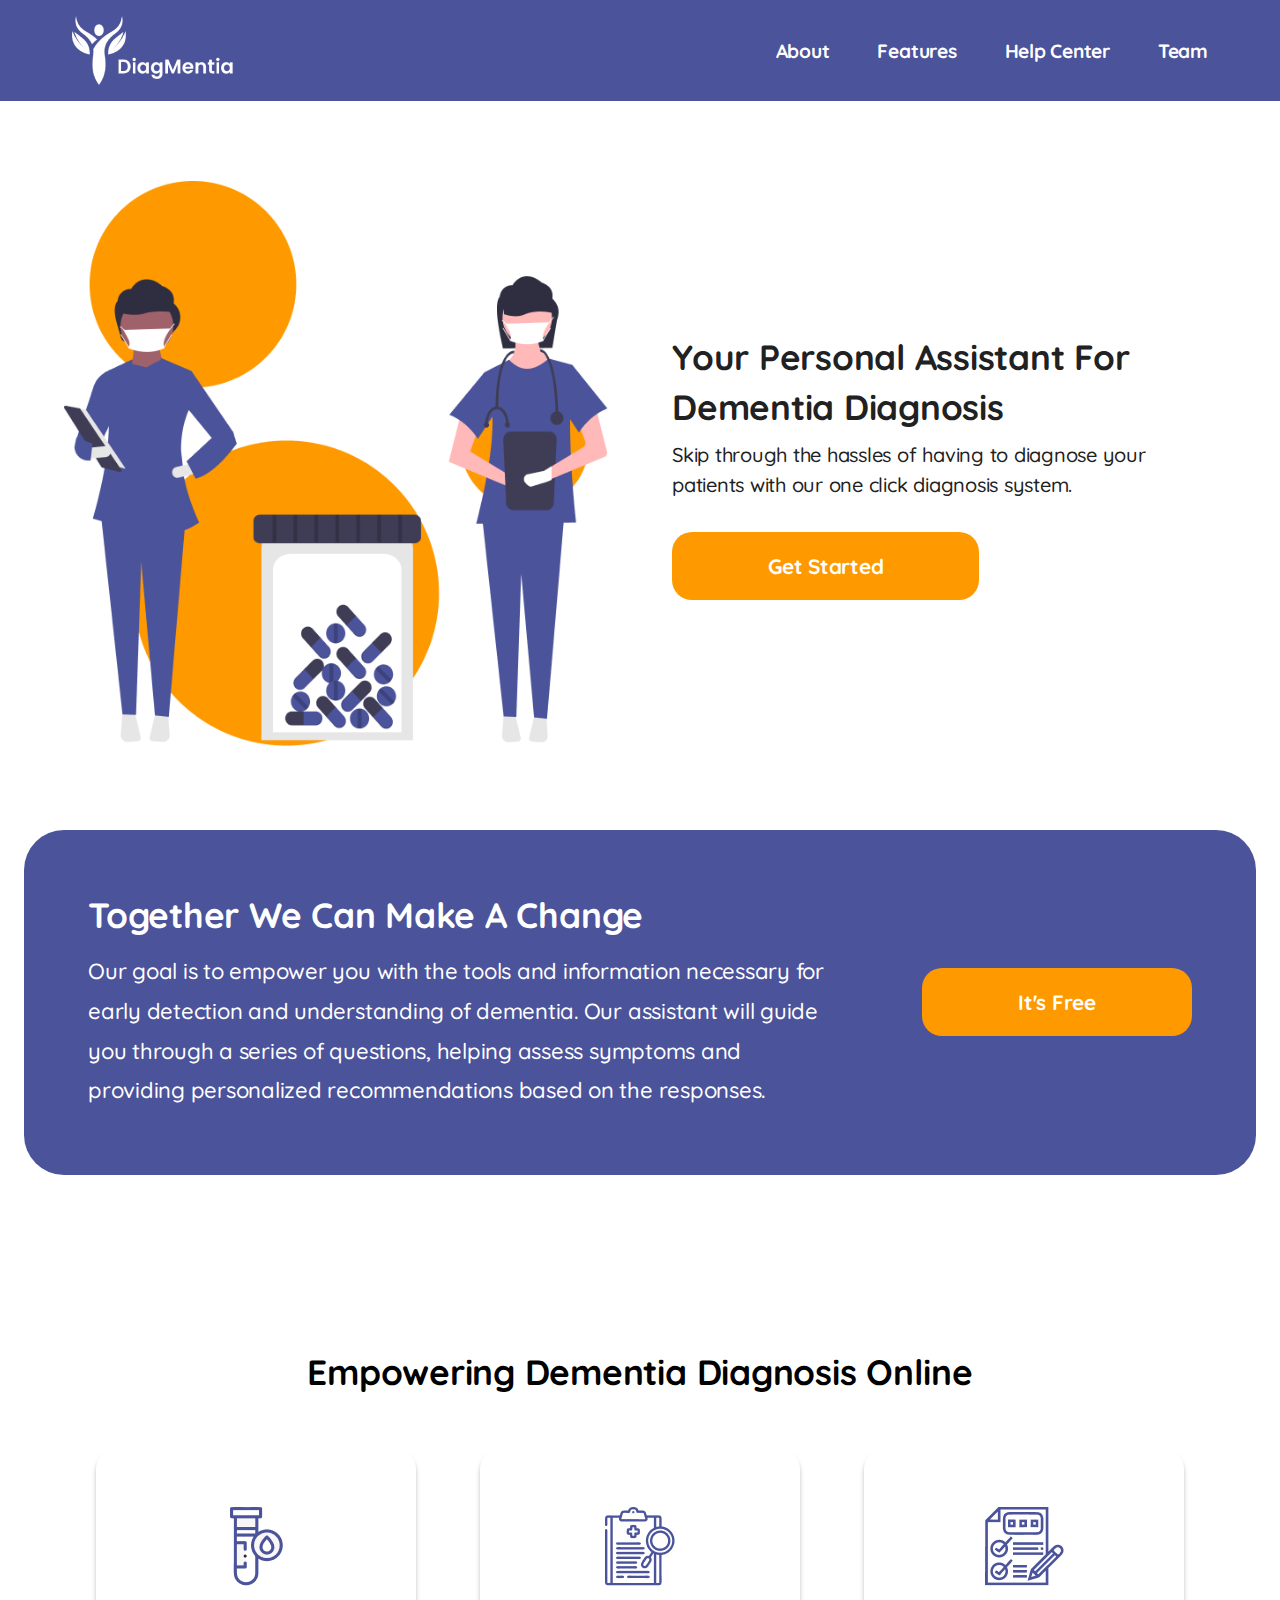
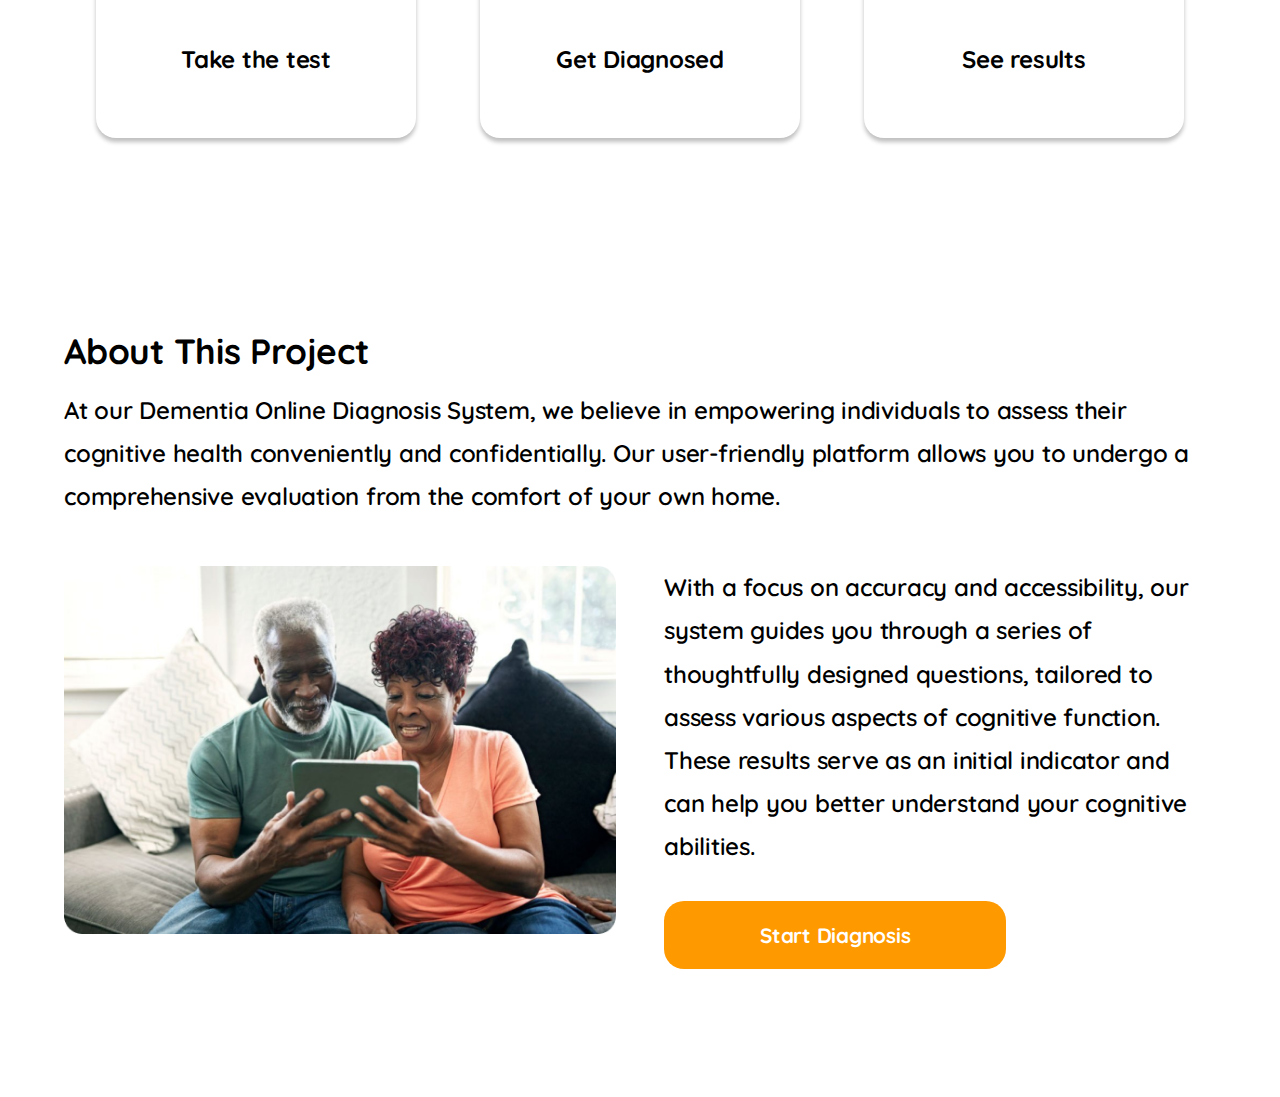
==== index.html @ 5255eada "Landing page" ====
<!DOCTYPE html>
<html lang="en">
	<head>
		<meta charset="UTF-8" />
		<meta name="viewport" content="width=device-width, initial-scale=1.0" />
		<link rel="preconnect" href="https://fonts.googleapis.com" />
		<link rel="preconnect" href="https://fonts.gstatic.com" crossorigin />
		<link href="https://fonts.googleapis.com/css2?family=Quicksand:wght@400;500;600;700&display=swap" rel="stylesheet" />

		<link rel="stylesheet" href="./css/global.css" />
		<link rel="stylesheet" href="./css/homepage.css" />
		<title>Diagmentia</title>
	</head>
	<body>
		<!-- Navbar start -->
		<header>
			<img src="./assets/images/logo.png" alt="DiagMentia" />

			<nav>
				<ul>
					<li>About</li>
					<li>Features</li>
					<li>Help Center</li>
					<li>Team</li>
				</ul>
			</nav>
		</header>
		<!-- Navbar end -->

		<!-- Herosection start -->
		<section class="hero">
			<div>
				<img src="./assets/images/hero-image.png" alt="" />
			</div>

			<div>
				<h1>Your Personal Assistant For Dementia Diagnosis</h1>
				<p>Skip through the hassles of having to diagnose your patients with our one click diagnosis system.</p>

				<button>Get Started</button>
			</div>
		</section>
		<!-- Herosection end -->

		<!-- Change section -->
		<section class="change">
			<div>
				<h2>Together We Can Make A Change</h2>
				<p>
					Our goal is to empower you with the tools and information necessary for early detection and understanding of dementia. Our assistant
					will guide you through a series of questions, helping assess symptoms and providing personalized recommendations based on the
					responses.
				</p>
			</div>

			<button>It's Free</button>
		</section>
		<!-- Change end -->

		<!-- Online start -->
		<section class="online">
			<h2>Empowering Dementia Diagnosis Online</h2>

			<div>
				<div>
					<img src="./assets/images/test-icon.png" alt="" />
					<span>Take the test</span>
				</div>
				<div>
					<img src="./assets/images/diagnoses-icon.png" alt="" />
					<span>Get Diagnosed</span>
				</div>
				<div>
					<img src="./assets/images/result-icon.png" alt="" />
					<span>See results</span>
				</div>
			</div>
		</section>
		<!-- Online end -->

		<!-- About start -->
		<section class="about">
			<h2>About This Project</h2>
			<p>
				At our Dementia Online Diagnosis System, we believe in empowering individuals to assess their cognitive health conveniently and
				confidentially. Our user-friendly platform allows you to undergo a comprehensive evaluation from the comfort of your own home.
			</p>

			<div>
				<img src="./assets/images/about-image.png" alt="" />

				<div>
					<p>
						With a focus on accuracy and accessibility, our system guides you through a series of thoughtfully designed questions, tailored to
						assess various aspects of cognitive function. These results serve as an initial indicator and can help you better understand your
						cognitive abilities.
					</p>
					<button>Start Diagnosis</button>
				</div>
			</div>
		</section>
		<!-- About end -->
	</body>
</html>
---- css/global.css ----
* {
	box-sizing: border-box;
	padding: 0;
	margin: 0;
}
body {
	font-weight: 400;
	font-family: 'Quicksand', sans-serif;
}
img {
	max-width: 100%;
}
header {
	display: flex;
	align-items: center;
	justify-content: space-between;
	padding: 1rem 4.5rem;
	background: #4b539a;
}
button {
	border-radius: 1.25rem;
	background: #ff9900;
	color: #ffffff;
	font-size: 1.3rem;
	font-family: 'Quicksand', sans-serif;
	font-weight: 700;
	line-height: 1.25rem;
	letter-spacing: -0.015rem;
	padding: 1.5rem 6rem;
	border: none;
	cursor: pointer;
}
h2 {
	font-size: 2.2rem;
	font-weight: 700;
	line-height: 120%;
	letter-spacing: -0.015rem;
}
nav ul {
	list-style: none;
	display: flex;
	align-items: center;
	gap: 3rem;
	color: #ffffff;
	font-size: 1.2rem;
	font-weight: 700;
	line-height: 1.25rem;
	letter-spacing: -0.015rem;
}
---- css/homepage.css ----
.hero {
	display: grid;
	grid-template-columns: 1fr 1fr;
	gap: 4rem;
	align-items: center;
	padding: 5rem 4rem;
}
.hero h1 {
	color: #212121;
	font-size: 2.1875rem;
	font-weight: 700;
	line-height: 3.125rem;
	letter-spacing: -0.015rem;
}
.hero p {
	color: #212121;
	font-size: 1.25rem;
	font-weight: 500;
	line-height: 1.875rem;
	letter-spacing: -0.015rem;
	margin: 0.5rem 0 2rem;
}

.change {
	border-radius: 40px;
	background: #4b539a;
	padding: 4rem;
	display: grid;
	grid-template-columns: 1fr auto;
	align-items: center;
	gap: 6rem;
	color: #fff;
	margin: 0 1.5rem;
}
.change p {
	font-size: 1.375rem;
	font-weight: 500;
	line-height: 180%;
	letter-spacing: -0.015rem;
	margin-top: 1rem;
}

.online {
	padding: 4rem 0;
}
.online h2 {
	text-align: center;
	margin: 7rem 0 3.5rem;
}
.online > div {
	display: flex;
	justify-content: center;
	gap: 4rem;
}
.online > div > div {
	padding: 3.6rem 0;
	text-align: center;
	width: 20rem;
	border-radius: 1.25rem;
	box-shadow: 0px 4px 4px 0px rgba(0, 0, 0, 0.25);
}
.online > div > div span {
	display: block;
	font-size: 1.5rem;
	font-weight: 700;
	line-height: 180%;
	letter-spacing: -0.015rem;
	margin-top: 3rem;
}

.about {
	margin: 8rem 4rem;
}
.about h2 {
	margin-bottom: 1rem;
}
.about p {
	font-size: 1.5rem;
	font-weight: 600;
	line-height: 180%;
	letter-spacing: -0.015rem;
}
.about > div {
	display: grid;
	grid-template-columns: 1fr 1fr;
	gap: 3rem;
	margin-top: 3rem;
}
.about button {
	margin-top: 2rem;
}
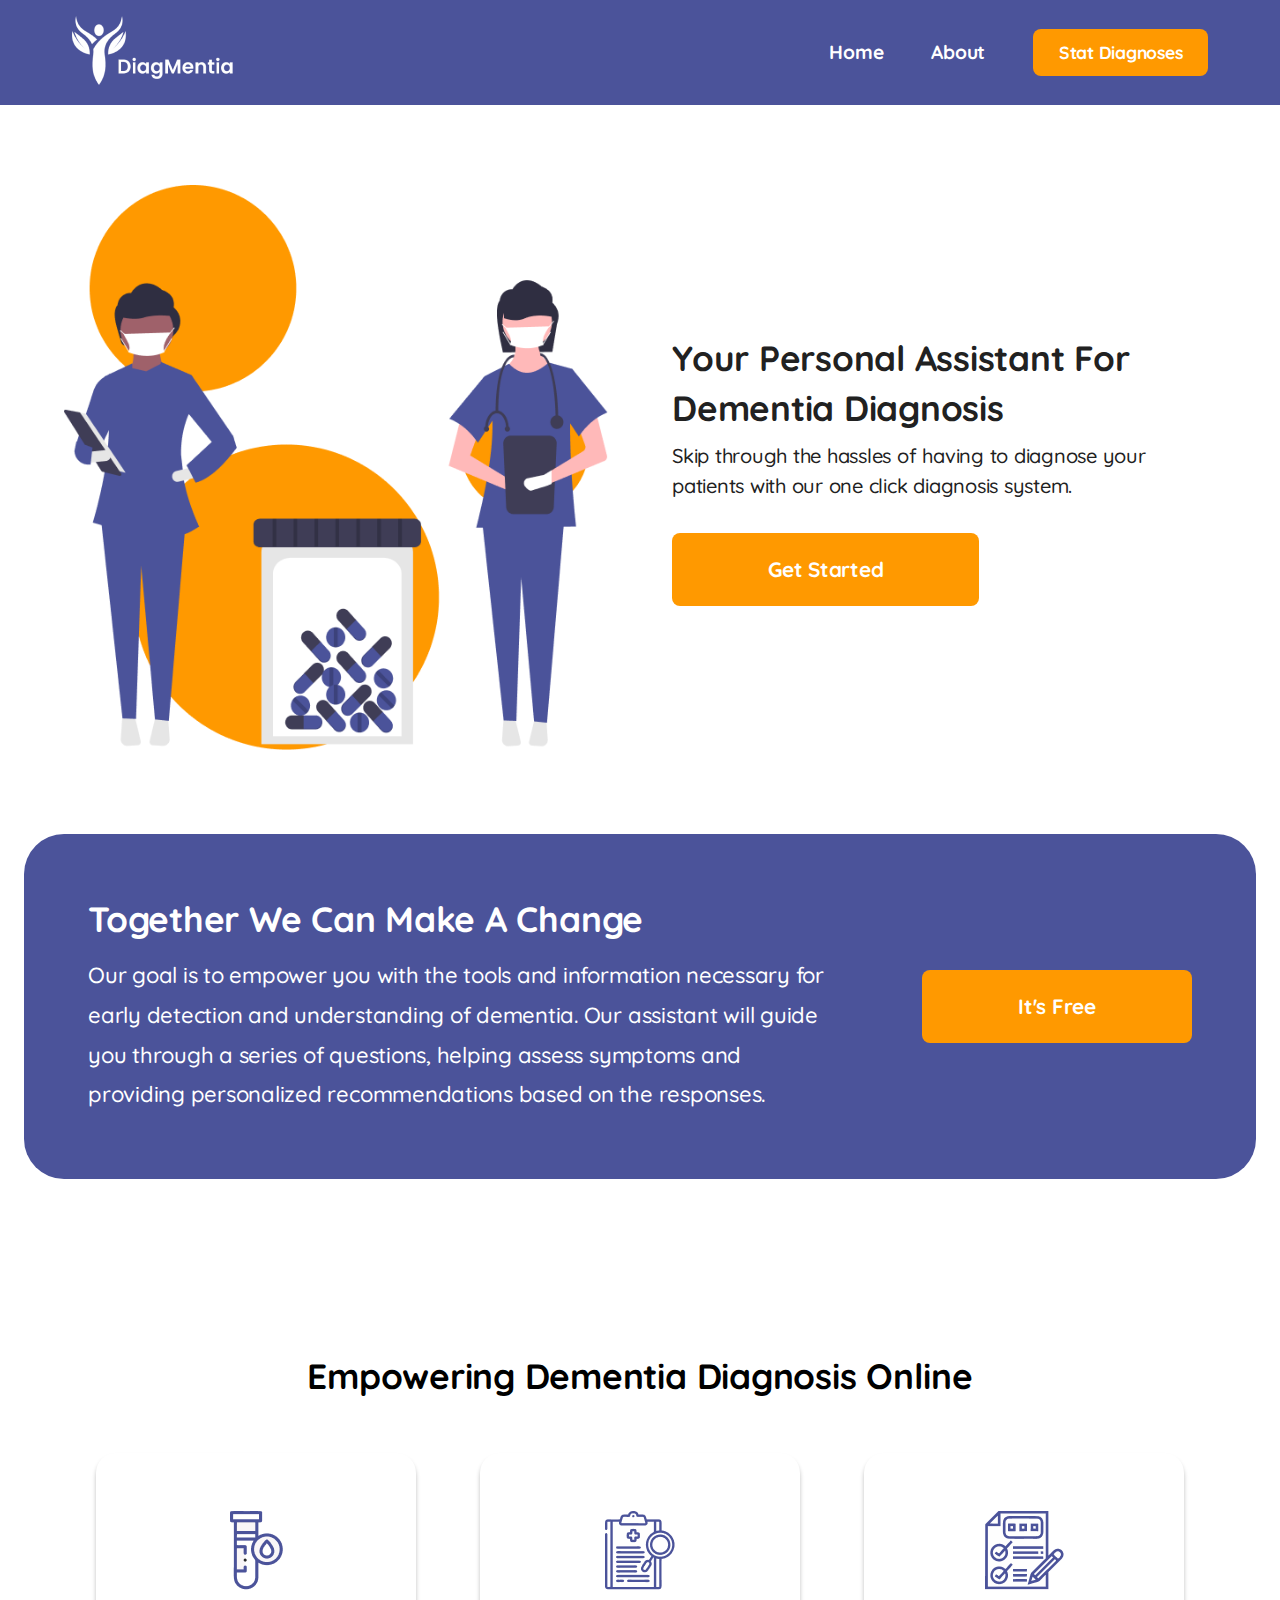
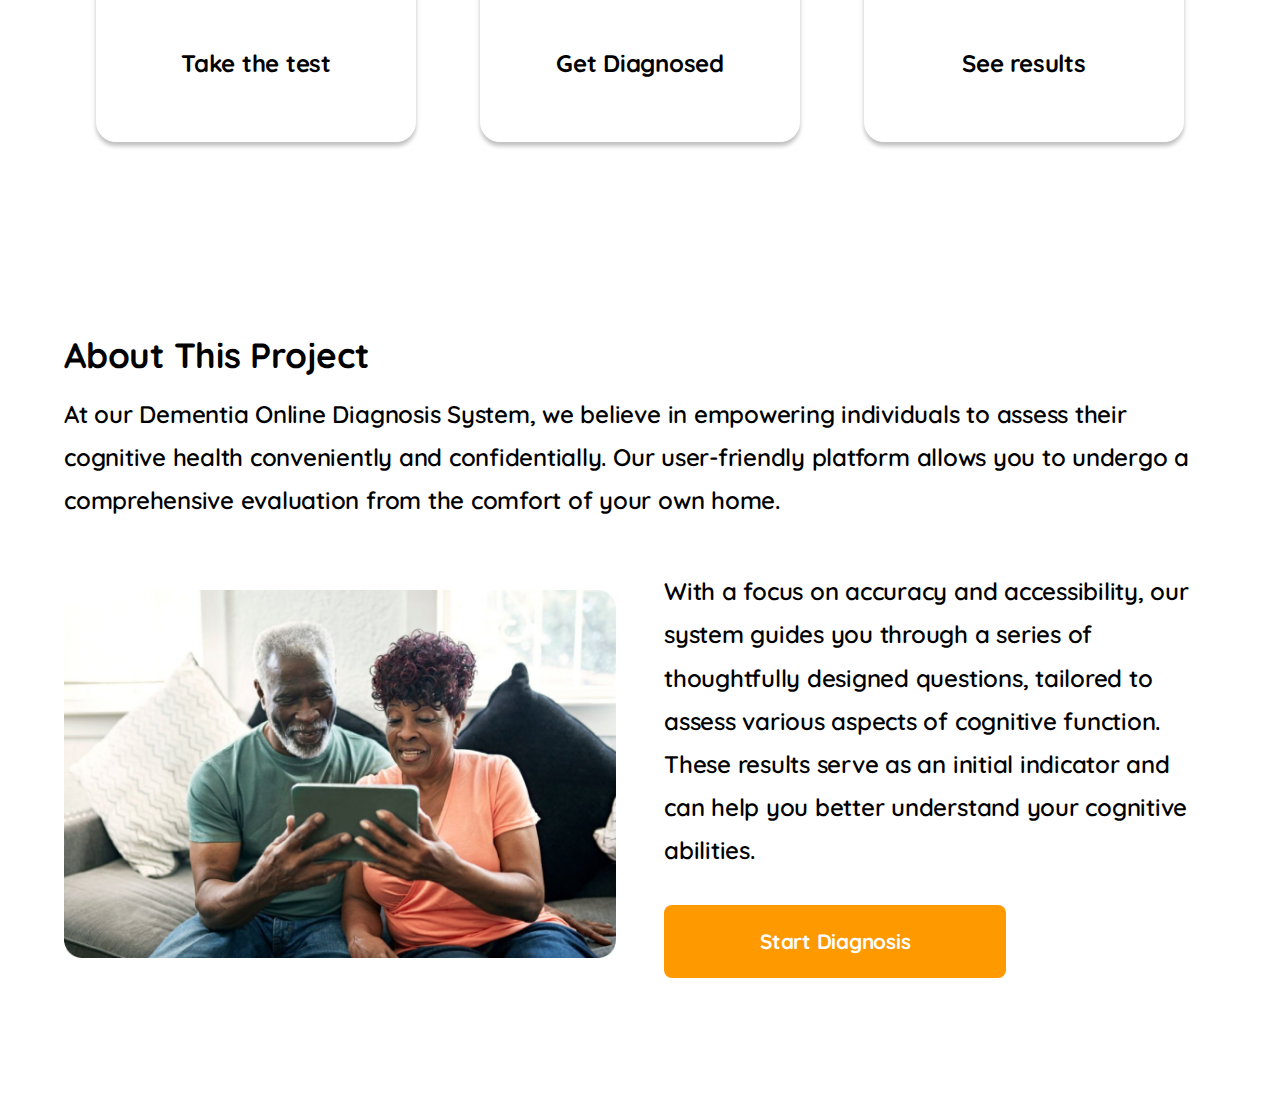
==== commit d9f80cd1: "Mobile responsiveness" ====
--- a/index.html
+++ b/index.html
@@ -10,20 +10,28 @@
 		<link rel="stylesheet" href="./css/global.css" />
 		<link rel="stylesheet" href="./css/homepage.css" />
 		<title>Diagmentia</title>
+
+		<script src="./scripts/global.js" defer></script>
 	</head>
 	<body>
 		<!-- Navbar start -->
 		<header>
-			<img src="./assets/images/logo.png" alt="DiagMentia" />
+			<a href="index.html">
+				<img src="./assets/images/logo.png" alt="DiagMentia" />
+			</a>
 
-			<nav>
+			<nav id="nav">
 				<ul>
-					<li>About</li>
-					<li>Features</li>
-					<li>Help Center</li>
-					<li>Team</li>
+					<li><a href="index.html">Home</a></li>
+					<li><a href="index.html#about">About</a></li>
+					<li>
+						<a href="diagnose.html"><button>Stat Diagnoses</button></a>
+					</li>
 				</ul>
 			</nav>
+			<div class="menu-con" id="menu-con">
+				<img src="./assets/images/hamburger.png" alt="" />
+			</div>
 		</header>
 		<!-- Navbar end -->
 
@@ -37,7 +45,7 @@
 				<h1>Your Personal Assistant For Dementia Diagnosis</h1>
 				<p>Skip through the hassles of having to diagnose your patients with our one click diagnosis system.</p>
 
-				<button>Get Started</button>
+				<a href="./diagnose.html"><button>Get Started</button></a>
 			</div>
 		</section>
 		<!-- Herosection end -->
@@ -53,7 +61,7 @@
 				</p>
 			</div>
 
-			<button>It's Free</button>
+			<a href="./diagnose.html"><button>It's Free</button></a>
 		</section>
 		<!-- Change end -->
 
@@ -79,7 +87,7 @@
 		<!-- Online end -->
 
 		<!-- About start -->
-		<section class="about">
+		<section class="about" id="about">
 			<h2>About This Project</h2>
 			<p>
 				At our Dementia Online Diagnosis System, we believe in empowering individuals to assess their cognitive health conveniently and
@@ -95,7 +103,7 @@
 						assess various aspects of cognitive function. These results serve as an initial indicator and can help you better understand your
 						cognitive abilities.
 					</p>
-					<button>Start Diagnosis</button>
+					<a href="./diagnose.html"><button>Start Diagnosis</button></a>
 				</div>
 			</div>
 		</section>
--- a/css/global.css
+++ b/css/global.css
@@ -2,6 +2,9 @@
 	box-sizing: border-box;
 	padding: 0;
 	margin: 0;
+}
+html {
+	scroll-behavior: smooth;
 }
 body {
 	font-weight: 400;
@@ -17,14 +20,29 @@
 	padding: 1rem 4.5rem;
 	background: #4b539a;
 }
+@media screen and (max-width: 1000px) {
+	header {
+		padding: 1rem 2rem;
+	}
+}
+@media screen and (max-width: 600px) {
+	header {
+		padding: 1rem;
+	}
+}
+@media screen and (max-width: 1000px) {
+	header img {
+		max-height: 50px;
+	}
+}
 button {
-	border-radius: 1.25rem;
+	border-radius: 8px;
 	background: #ff9900;
 	color: #ffffff;
 	font-size: 1.3rem;
 	font-family: 'Quicksand', sans-serif;
 	font-weight: 700;
-	line-height: 1.25rem;
+	line-height: 120%;
 	letter-spacing: -0.015rem;
 	padding: 1.5rem 6rem;
 	border: none;
@@ -36,14 +54,83 @@
 	line-height: 120%;
 	letter-spacing: -0.015rem;
 }
+@media screen and (max-width: 800px) {
+	button {
+		font-size: 1.2rem;
+	}
+	h2 {
+		font-size: 1.5rem;
+	}
+}
 nav ul {
 	list-style: none;
 	display: flex;
 	align-items: center;
-	gap: 3rem;
+	gap: 1rem 3rem;
 	color: #ffffff;
 	font-size: 1.2rem;
 	font-weight: 700;
-	line-height: 1.25rem;
+	line-height: 120%;
 	letter-spacing: -0.015rem;
 }
+@media screen and (max-width: 800px) {
+	nav ul {
+		gap: 1rem 2rem;
+		font-size: 1.1rem;
+	}
+}
+
+nav a {
+	color: inherit;
+	text-decoration: none;
+}
+nav a:hover,
+nav a:focus {
+	text-decoration: underline;
+}
+nav button {
+	font-size: 1.1rem;
+	padding: 0.8rem 1.6rem;
+	border-radius: 8px;
+}
+.menu-con {
+	display: none;
+	cursor: pointer;
+	width: 28px;
+}
+@media screen and (max-width: 600px) {
+	nav {
+		display: none;
+		position: fixed;
+		top: 86px;
+		background-color: #ffffff;
+		left: 0;
+		right: 0;
+		border-radius: 4px;
+		box-shadow: 0px 4px 4px 0px rgba(0, 0, 0, 0.25);
+		padding: 1rem 0;
+		z-index: 10;
+	}
+	nav.active {
+		display: block;
+	}
+	nav ul {
+		color: #000;
+		flex-direction: column;
+	}
+	nav li,
+	nav a,
+	nav button {
+		display: block;
+		width: 100%;
+		text-align: center;
+	}
+	nav button {
+		background-color: transparent;
+		color: inherit;
+		padding: 0;
+	}
+	.menu-con {
+		display: block;
+	}
+}
--- a/css/homepage.css
+++ b/css/homepage.css
@@ -1,9 +1,14 @@
 .hero {
 	display: grid;
 	grid-template-columns: 1fr 1fr;
-	gap: 4rem;
+	gap: 2rem 4rem;
 	align-items: center;
 	padding: 5rem 4rem;
+}
+@media screen and (max-width: 900px) {
+	.hero {
+		grid-template-columns: 1fr;
+	}
 }
 .hero h1 {
 	color: #212121;
@@ -28,9 +33,14 @@
 	display: grid;
 	grid-template-columns: 1fr auto;
 	align-items: center;
-	gap: 6rem;
+	gap: 2rem 6rem;
 	color: #fff;
 	margin: 0 1.5rem;
+}
+@media screen and (max-width: 1200px) {
+	.change {
+		grid-template-columns: 1fr;
+	}
 }
 .change p {
 	font-size: 1.375rem;
@@ -50,7 +60,8 @@
 .online > div {
 	display: flex;
 	justify-content: center;
-	gap: 4rem;
+	flex-wrap: wrap;
+	gap: 2rem 4rem;
 }
 .online > div > div {
 	padding: 3.6rem 0;
@@ -86,6 +97,15 @@
 	gap: 3rem;
 	margin-top: 3rem;
 }
+.about img {
+	margin: auto;
+}
+@media screen and (max-width: 1200px) {
+	.about > div {
+		text-align: center;
+		grid-template-columns: 1fr;
+	}
+}
 .about button {
 	margin-top: 2rem;
 }
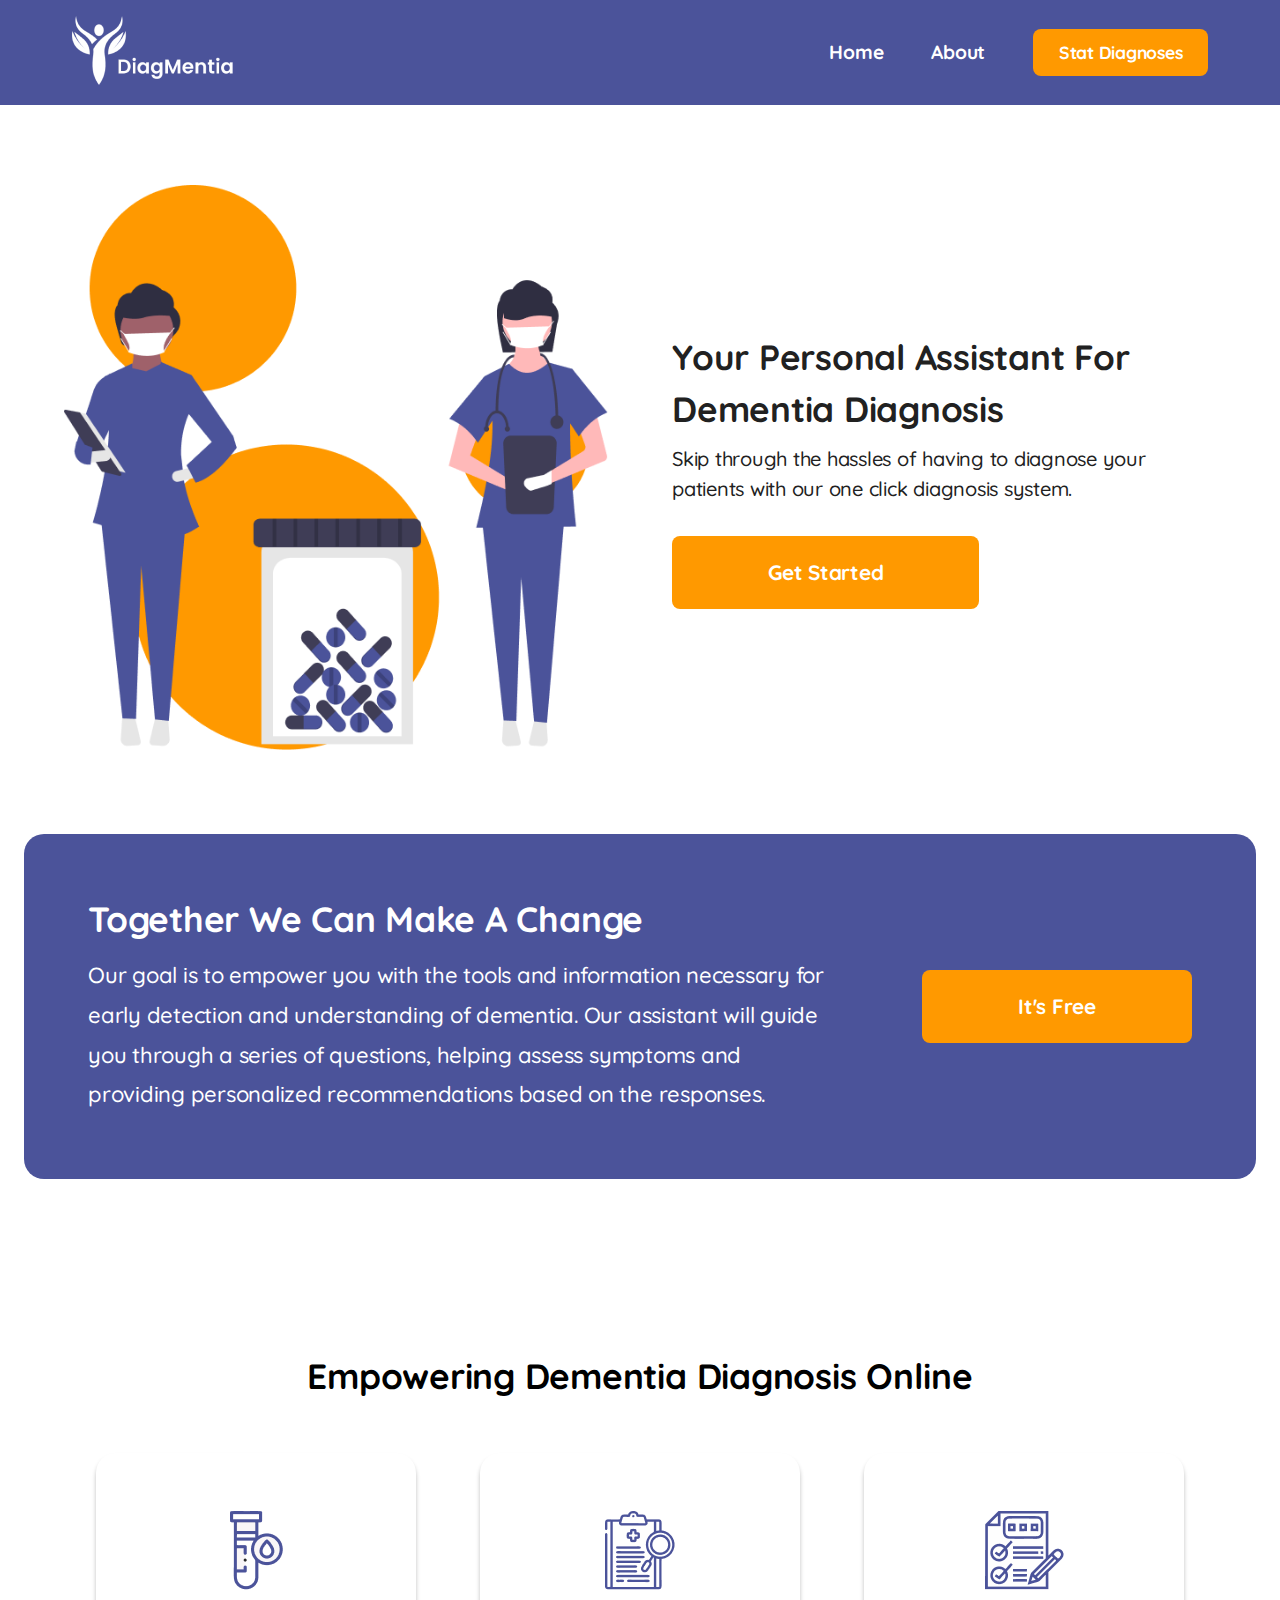
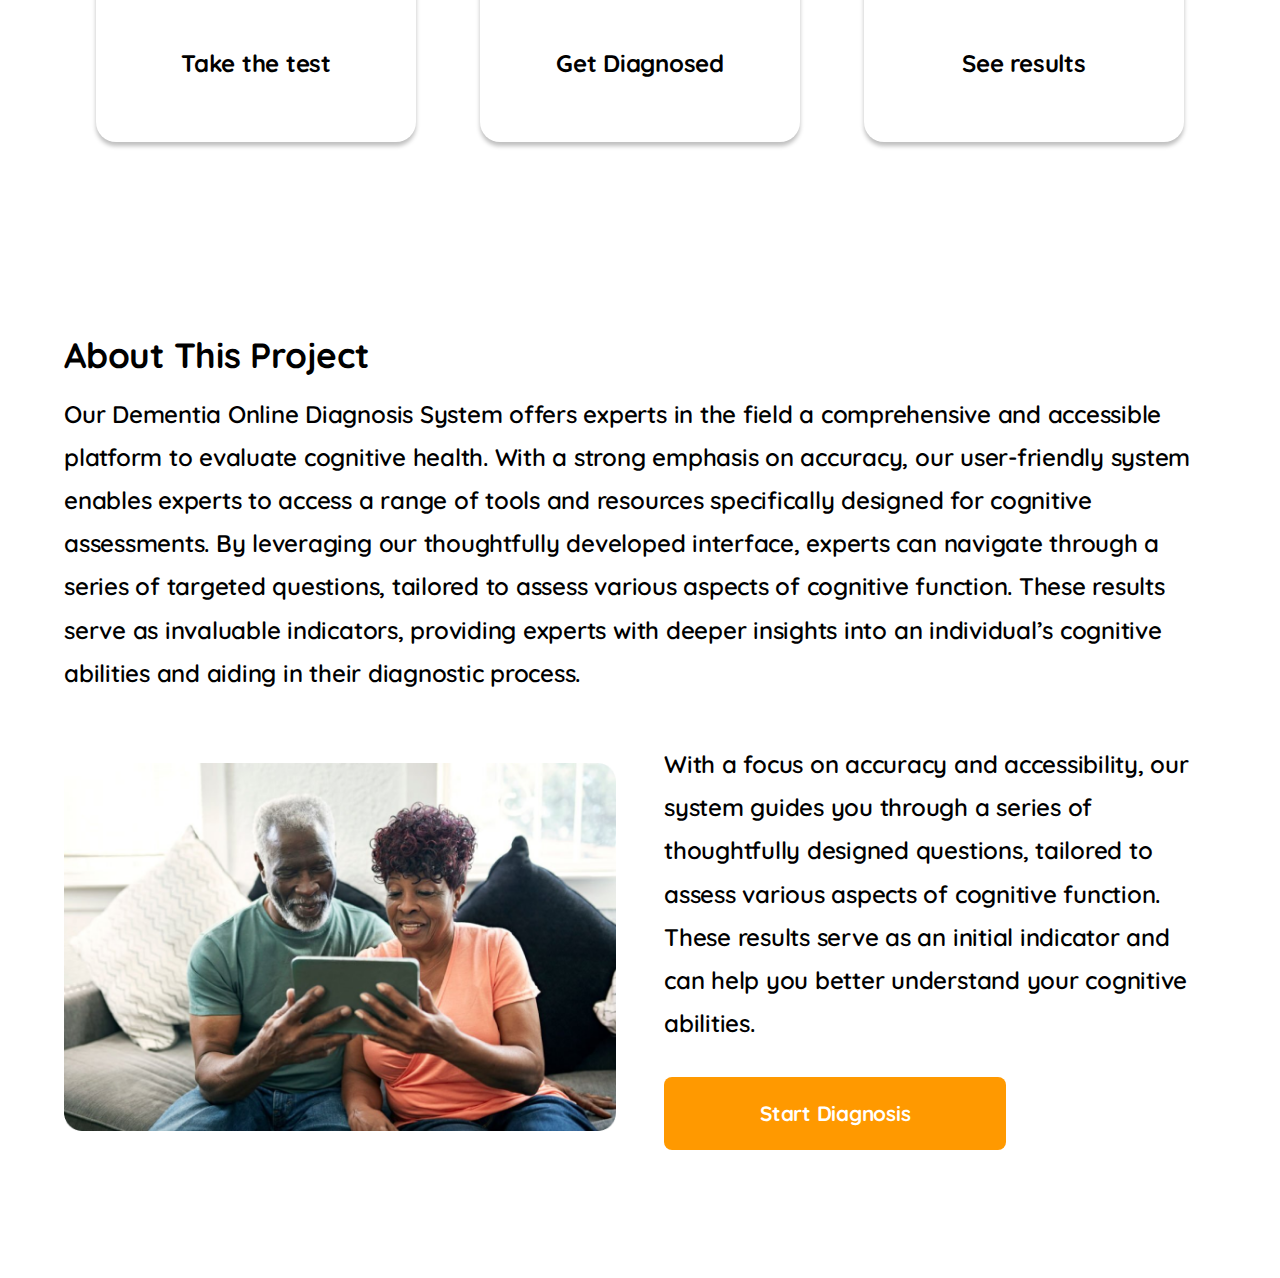
==== commit e5f8cb15: "Responsiveness" ====
--- a/index.html
+++ b/index.html
@@ -90,8 +90,11 @@
 		<section class="about" id="about">
 			<h2>About This Project</h2>
 			<p>
-				At our Dementia Online Diagnosis System, we believe in empowering individuals to assess their cognitive health conveniently and
-				confidentially. Our user-friendly platform allows you to undergo a comprehensive evaluation from the comfort of your own home.
+				Our Dementia Online Diagnosis System offers experts in the field a comprehensive and accessible platform to evaluate cognitive health.
+				With a strong emphasis on accuracy, our user-friendly system enables experts to access a range of tools and resources specifically
+				designed for cognitive assessments. By leveraging our thoughtfully developed interface, experts can navigate through a series of
+				targeted questions, tailored to assess various aspects of cognitive function. These results serve as invaluable indicators, providing
+				experts with deeper insights into an individual’s cognitive abilities and aiding in their diagnostic process.
 			</p>
 
 			<div>
--- a/css/homepage.css
+++ b/css/homepage.css
@@ -7,15 +7,32 @@
 }
 @media screen and (max-width: 900px) {
 	.hero {
+		text-align: center;
+		padding: 5rem 2rem;
 		grid-template-columns: 1fr;
+	}
+}
+@media screen and (max-width: 600px) {
+	.hero {
+		padding: 5rem 1rem;
 	}
 }
 .hero h1 {
 	color: #212121;
 	font-size: 2.1875rem;
 	font-weight: 700;
-	line-height: 3.125rem;
+	line-height: 150%;
 	letter-spacing: -0.015rem;
+}
+@media screen and (max-width: 900px) {
+	.hero h1 {
+		font-size: 2rem;
+	}
+}
+@media screen and (max-width: 600px) {
+	.hero h1 {
+		font-size: 1.7rem;
+	}
 }
 .hero p {
 	color: #212121;
@@ -27,7 +44,7 @@
 }
 
 .change {
-	border-radius: 40px;
+	border-radius: 20px;
 	background: #4b539a;
 	padding: 4rem;
 	display: grid;
@@ -42,12 +59,28 @@
 		grid-template-columns: 1fr;
 	}
 }
+@media screen and (max-width: 900px) {
+	.change {
+		padding: 2rem;
+	}
+}
+@media screen and (max-width: 600px) {
+	.change {
+		margin: 0 1rem;
+		padding: 1.5rem;
+	}
+}
 .change p {
 	font-size: 1.375rem;
 	font-weight: 500;
 	line-height: 180%;
 	letter-spacing: -0.015rem;
 	margin-top: 1rem;
+}
+@media screen and (max-width: 600px) {
+	.change p {
+		font-size: 1.15rem;
+	}
 }
 
 .online {
@@ -82,6 +115,16 @@
 .about {
 	margin: 8rem 4rem;
 }
+@media screen and (max-width: 900px) {
+	.about {
+		margin: 8rem 2rem;
+	}
+}
+@media screen and (max-width: 600px) {
+	.about {
+		margin: 8rem 1rem;
+	}
+}
 .about h2 {
 	margin-bottom: 1rem;
 }
@@ -90,6 +133,11 @@
 	font-weight: 600;
 	line-height: 180%;
 	letter-spacing: -0.015rem;
+}
+@media screen and (max-width: 600px) {
+	.about p {
+		font-size: 1.2rem;
+	}
 }
 .about > div {
 	display: grid;
